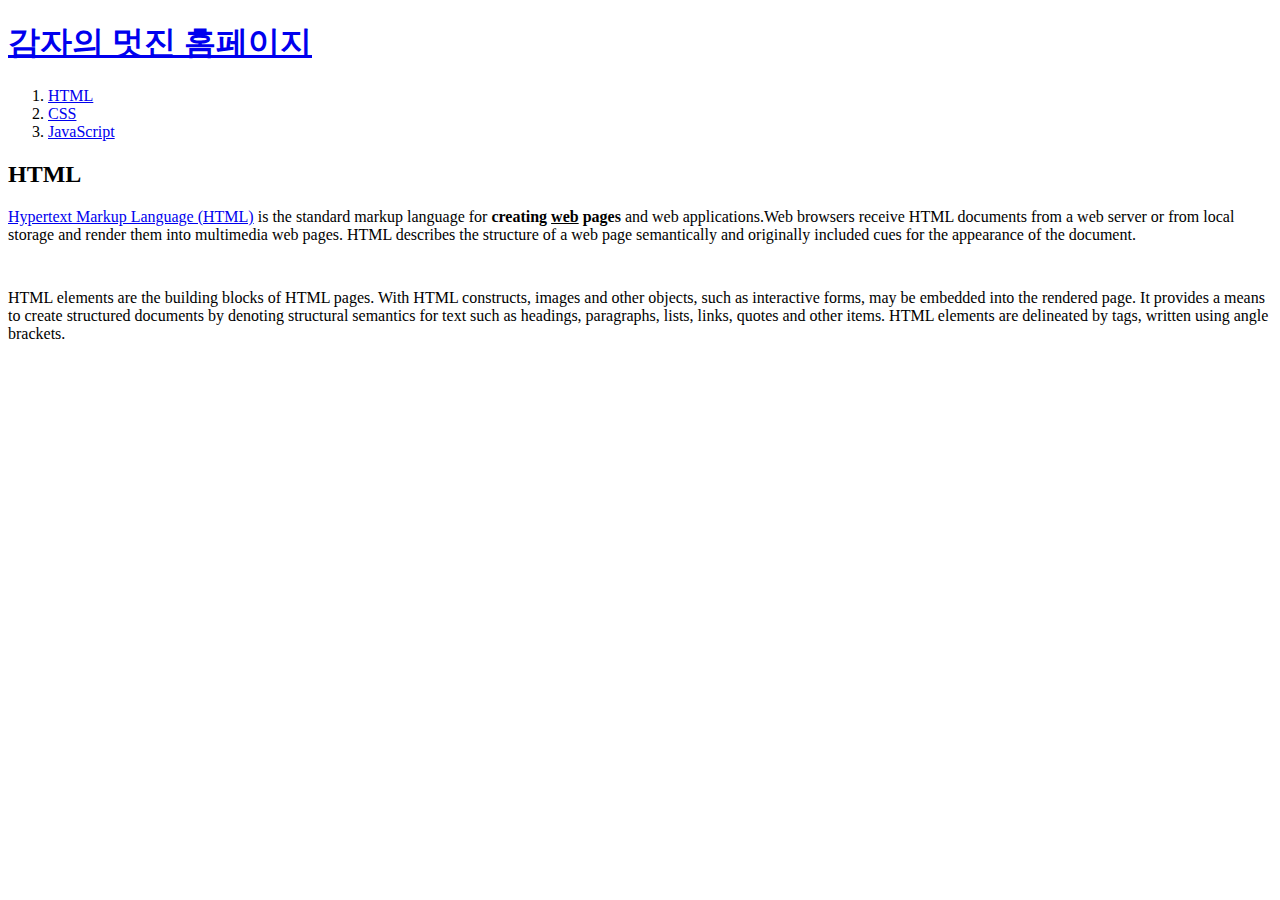
==== 2.html @ a79c714c "nothing" ====
<!doctype html>
<html>
<head>
  <title>할짓없냐?</title>
  <meta charset="utf-8">
</head>
<body>
  <h1><a href="index.html">감자의 멋진 홈페이지</a></h1>
  <ol>
    <li><a href="2.html">HTML</a></li>
    <li><a href="3.html">CSS</a></li>
    <li><a href="4.html">JavaScript</a></li>
  </ol>
  <h2>HTML</h2>
  <p><a href="https://www.w3.org/TR/html5/" target="_blank" title="html5 speicification">Hypertext Markup Language (HTML)</a> is the standard markup language for <strong>creating <u>web</u> pages</strong> and web applications.Web browsers receive HTML documents from a web server or from local storage and render them into multimedia web pages. HTML describes the structure of a web page semantically and originally included cues for the appearance of the document.
  </p><p style="margin-top:45px;">HTML elements are the building blocks of HTML pages. With HTML constructs, images and other objects, such as interactive forms, may be embedded into the rendered page. It provides a means to create structured documents by denoting structural semantics for text such as headings, paragraphs, lists, links, quotes and other items. HTML elements are delineated by tags, written using angle brackets.
  </p>
</body>
</html>
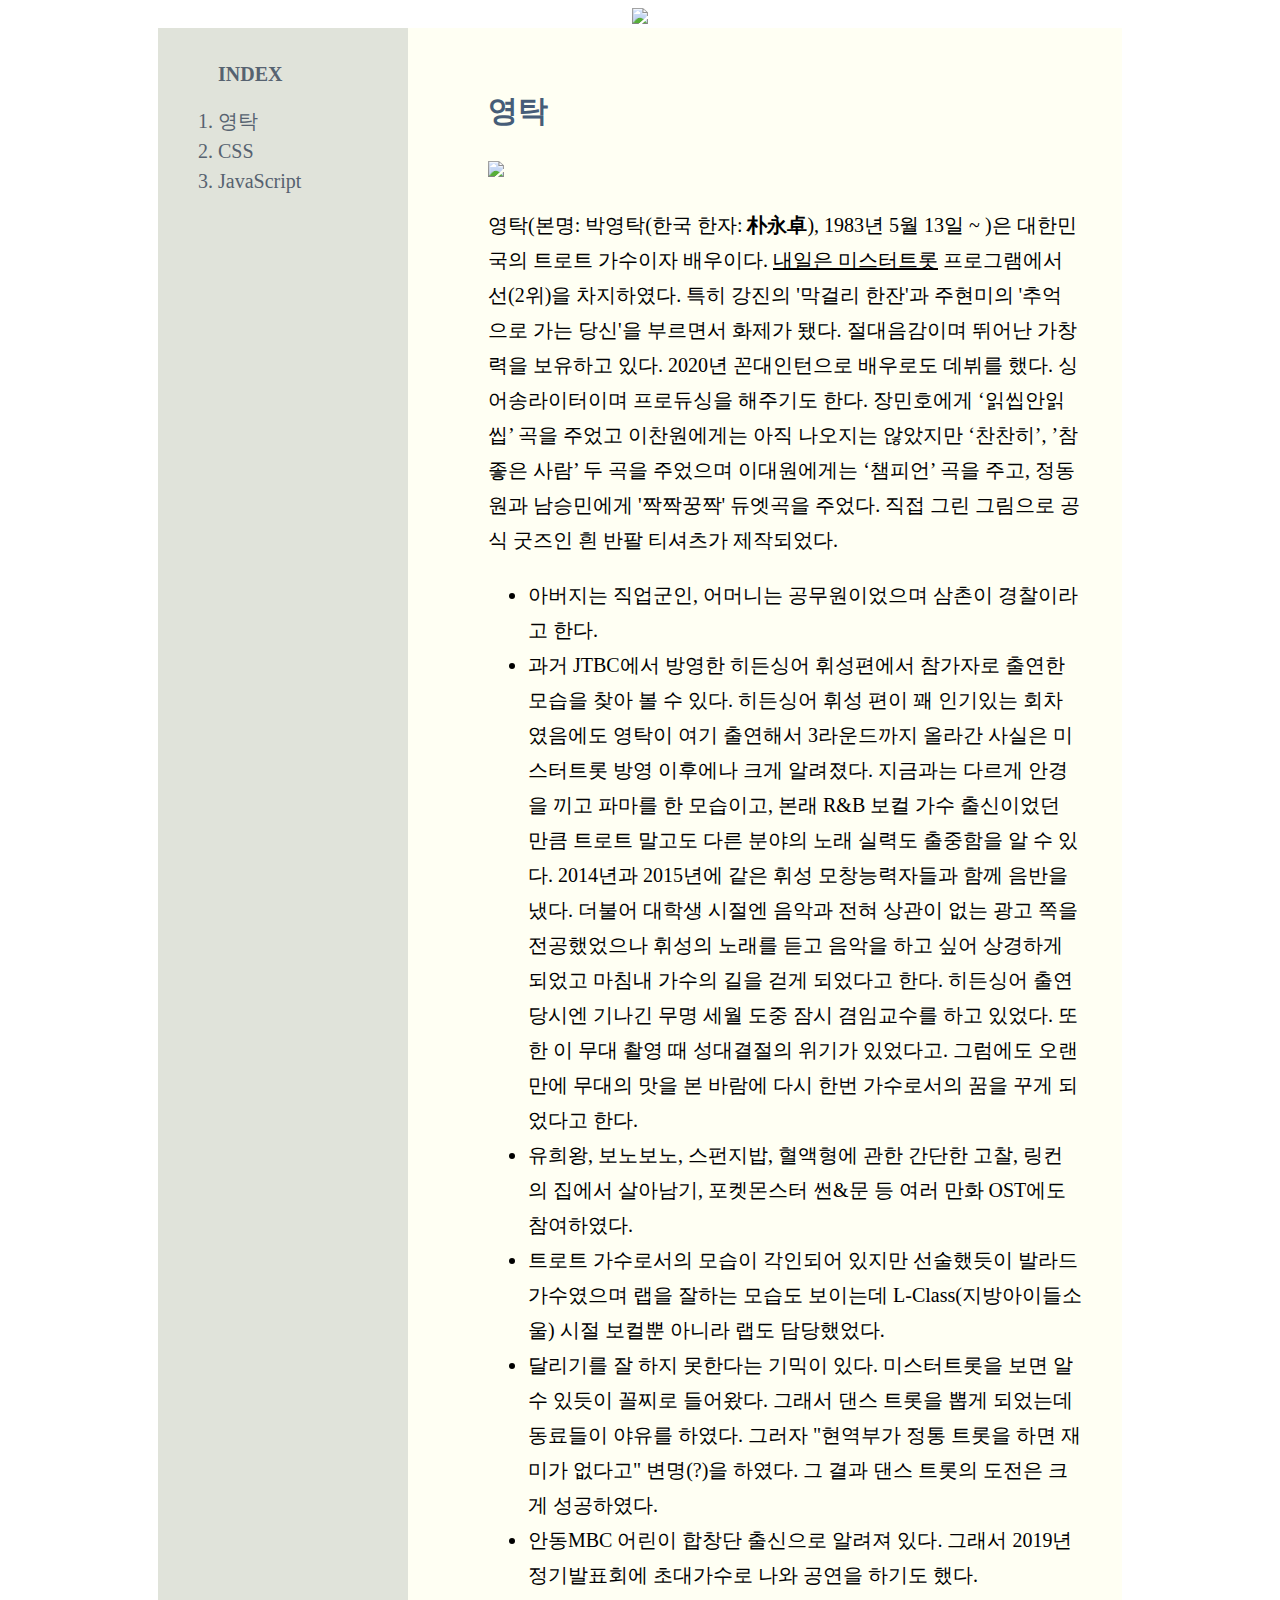
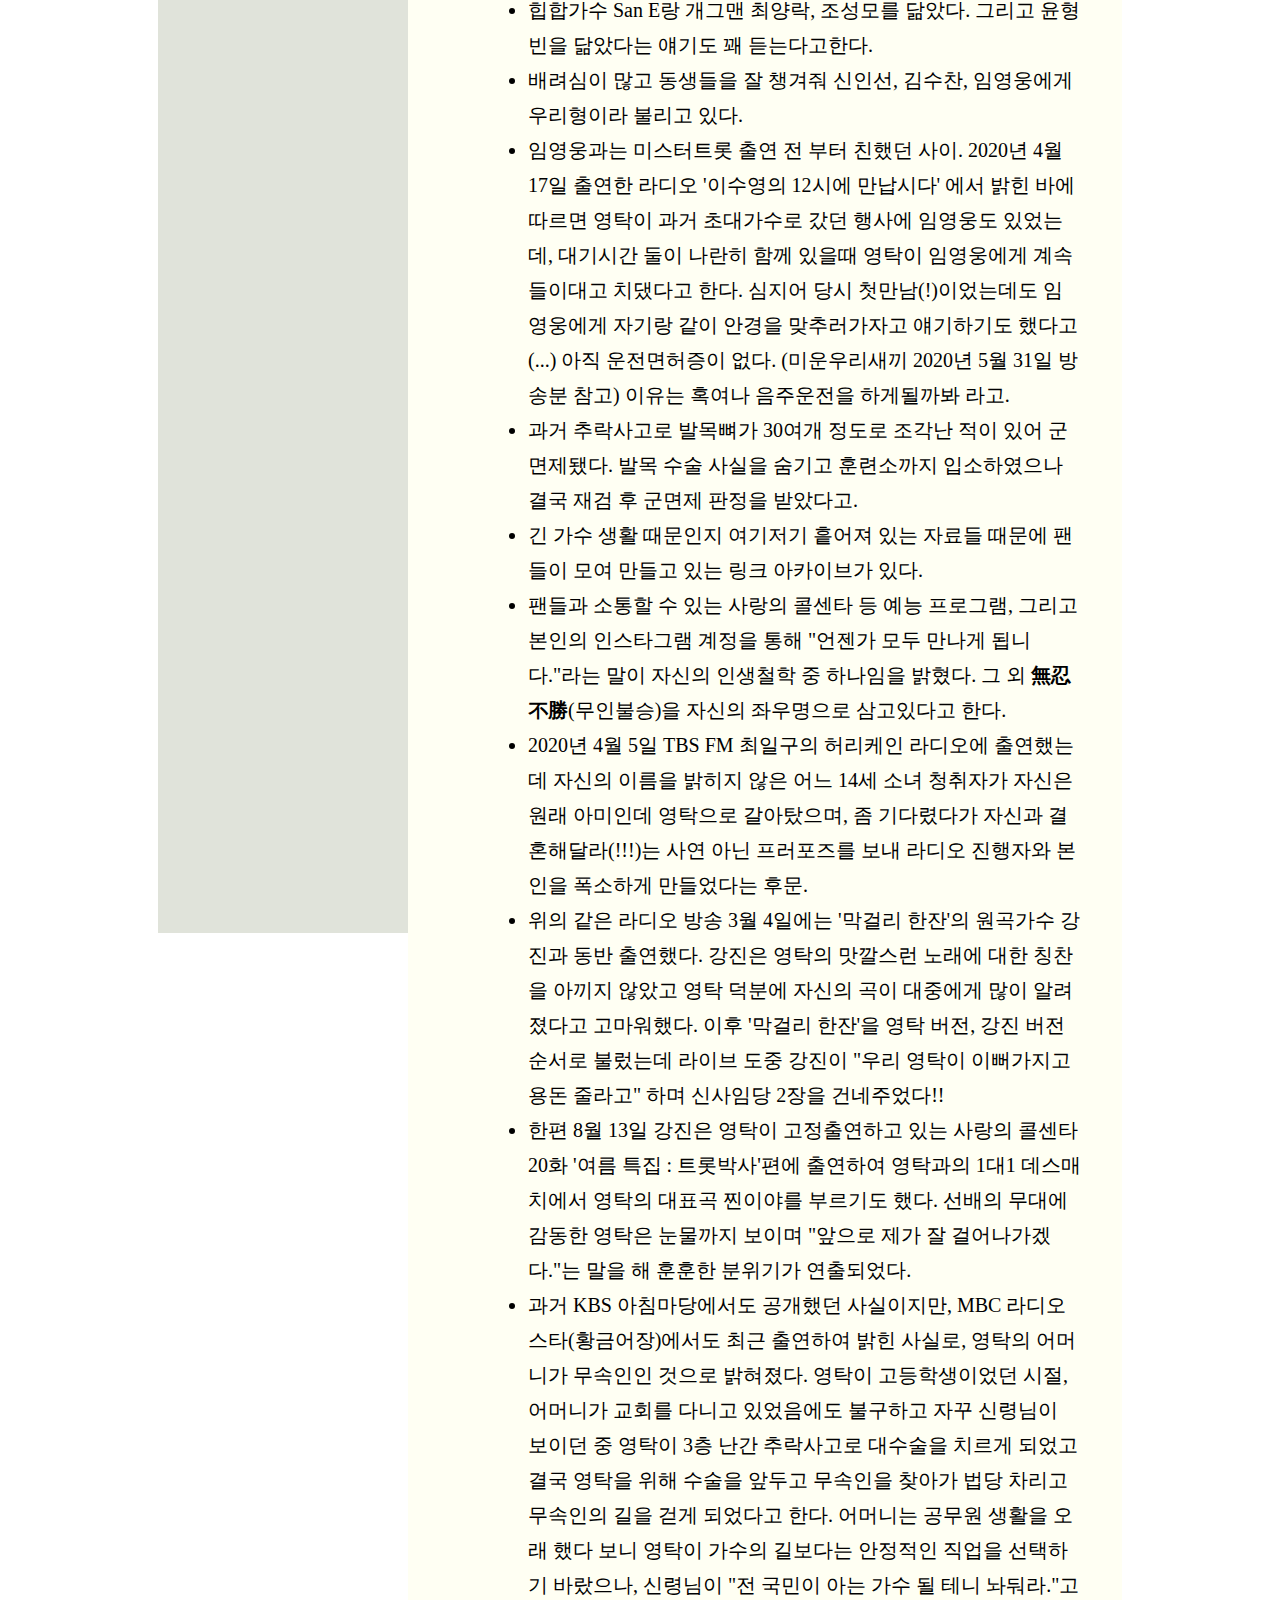
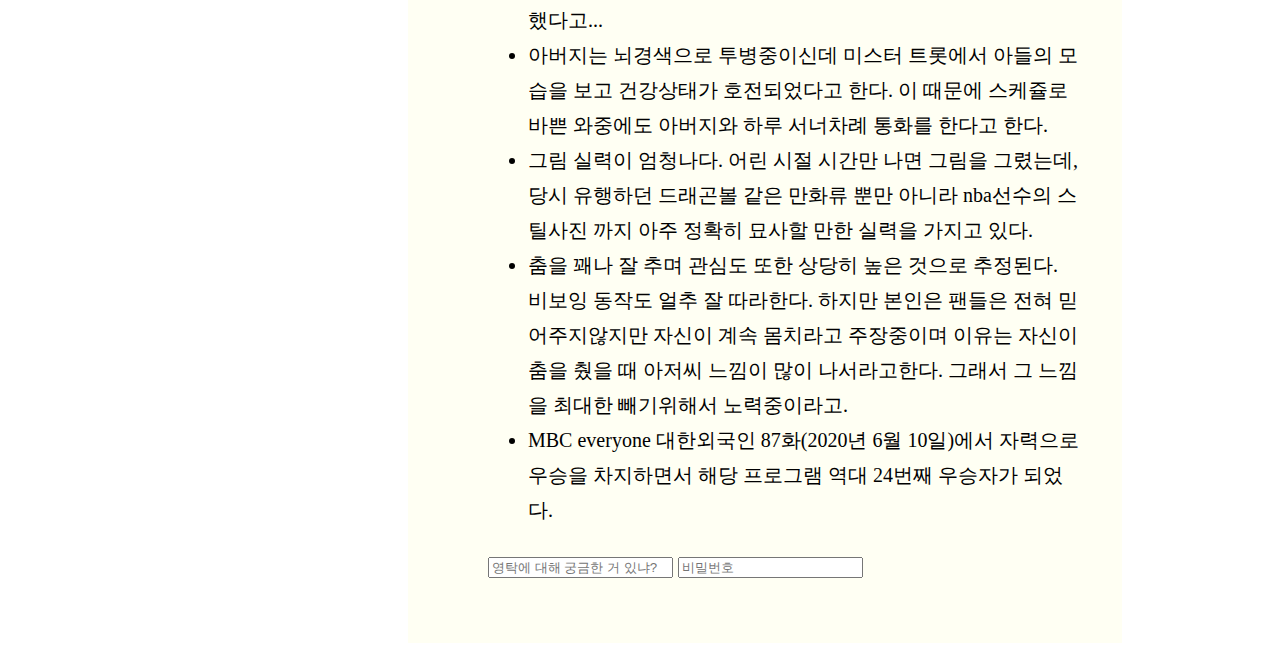
==== commit 5e7bc4ee: "Update 2.html" ====
--- a/2.html
+++ b/2.html
@@ -3,17 +3,198 @@
 <head>
   <title>할짓없냐?</title>
   <meta charset="utf-8">
+  <style>
+    @font-face{
+      font-family:나눔스퀘어;
+      src:url('C:\Windows\Fonts\나눔스퀘어.ttf');
+    }
+    @font-face{
+      font-family:맑은고딕;
+      src:url('malgun.ttf');
+    }
+    @font-face{
+      font-family:타이포팩토리EB;
+      src:url('Typo_FactoryEB.ttf');
+    }
+    h1{
+      text-align:center;
+      font-size:0;
+      <!-- border-bottom:1px solid gray; -->
+      margin:0;
+      color:rgba(0,0,0,0)
+      padding:20px;
+    }
+    h2 {
+      color:#465D78;
+      text-align:left;
+    }
+    #article p a {
+      font-size:15pt;
+      color:black;
+      text-decoration:underline;
+    }
+    a {
+      color:black;
+      text-decoration: none;
+    }
+    #grid{
+      font-family:나눔스퀘어;
+      display:grid;
+      grid-template-columns:250px 1fr;
+    }
+    #grid ol{
+      color:#566270;
+      font-size:20px;
+      <!-- border-right:2px solid gray; -->
+      width:150px;
+      height:2500px;
+      margin:0;
+      padding-left:60px;
+      padding-top:5px;
+      background-color:#E0E3DA;
+    }
+    #grid ol li a{
+      line-height: 30px;
+      color:#566270;
+    }
+    #grid ol li a:hover{
+      color:purple;
+      font-weight:bold;
+    }
+    #grid h3{
+      font-family: 타이포팩토리EB;
+      font-size:20px;
+      color:#566270;
+      margin:30px 70px 20px 0px;
+    }
+    #article{
+      font-size:20px;
+      padding:40px;
+      padding-left:80px;
+      background-color: #FFFFF3;
+      line-height: 35px;
+    }
+    #article h2{
+      font-family:타이포팩토리EB;
+    }
+    #article b{
+      font-family: 맑은고딕;
+    }
+    .header{
+      text-align:center;
+    }
+    body{
+      padding:0px 150px 0px 150px;
+    }
+
+  </style>
 </head>
 <body>
-  <h1><a href="index.html">감자의 멋진 홈페이지</a></h1>
-  <ol>
-    <li><a href="2.html">HTML</a></li>
-    <li><a href="3.html">CSS</a></li>
-    <li><a href="4.html">JavaScript</a></li>
-  </ol>
-  <h2>HTML</h2>
-  <p><a href="https://www.w3.org/TR/html5/" target="_blank" title="html5 speicification">Hypertext Markup Language (HTML)</a> is the standard markup language for <strong>creating <u>web</u> pages</strong> and web applications.Web browsers receive HTML documents from a web server or from local storage and render them into multimedia web pages. HTML describes the structure of a web page semantically and originally included cues for the appearance of the document.
-  </p><p style="margin-top:45px;">HTML elements are the building blocks of HTML pages. With HTML constructs, images and other objects, such as interactive forms, may be embedded into the rendered page. It provides a means to create structured documents by denoting structural semantics for text such as headings, paragraphs, lists, links, quotes and other items. HTML elements are delineated by tags, written using angle brackets.
-  </p>
+  <div class="header">
+    <a href="index.html"><img src="domain.png"></a>
+  </div>
+  <a href="index.html"><h1>감자의 멋진 홈페이지</h1></a>
+  <div id="grid">
+    <ol>
+      <h3>INDEX</h3>
+      <li><a href="2.html">영탁</a></li>
+      <li><a href="3.html">CSS</a></li>
+      <li><a href="4.html">JavaScript</a></li>
+    </ol>
+    <!--
+    <h1><a href="index.html">감자의 멋진 홈페이지</a></h1>
+    <ol>
+      <li><a href="2.html"><font color="#0B6A7F">HTML</font></a></li>
+      <li><a href="3.html"><font color="#0B6A7F">CSS</font></a></li>
+      <li><a href="4.html"><font color="#0B6A7F">JavaScript</font></a></li>
+    </ol>
+    -->
+    <div id="article">
+      <h2>영탁</h2>
+      <img src="zerotak.gif" width="300px" margin="20px">
+      <p>
+        영탁(본명: 박영탁(한국 한자: <b>朴永卓</b>), 1983년 5월 13일 ~ )은 대한민국의 트로트 가수이자 배우이다.
+        <a href="https://ko.wikipedia.org/wiki/%EB%82%B4%EC%9D%BC%EC%9D%80_%EB%AF%B8%EC%8A%A4%ED%84%B0%ED%8A%B8%EB%A1%AF" target="_blank" title="내일은 미스터트롯">
+        내일은 미스터트롯</a> 프로그램에서 선(2위)을 차지하였다.
+        특히 강진의 '막걸리 한잔'과 주현미의 '추억으로 가는 당신'을 부르면서 화제가 됐다.
+        절대음감이며 뛰어난 가창력을 보유하고 있다.
+        2020년 꼰대인턴으로 배우로도 데뷔를 했다.
+        싱어송라이터이며 프로듀싱을 해주기도 한다.
+        장민호에게 ‘읽씹안읽씹’ 곡을 주었고 이찬원에게는 아직 나오지는 않았지만 ‘찬찬히’,
+        ’참 좋은 사람’ 두 곡을 주었으며
+        이대원에게는 ‘챔피언’ 곡을 주고, 정동원과 남승민에게 '짝짝꿍짝' 듀엣곡을 주었다.
+        직접 그린 그림으로 공식 굿즈인 흰 반팔 티셔츠가 제작되었다.
+        <ul>
+          <li>아버지는 직업군인, 어머니는 공무원이었으며 삼촌이 경찰이라고 한다.
+          </li>
+          <li>과거 JTBC에서 방영한 히든싱어 휘성편에서 참가자로 출연한 모습을 찾아 볼 수 있다. 히든싱어 휘성 편이 꽤 인기있는 회차였음에도 영탁이 여기 출연해서 3라운드까지 올라간 사실은 미스터트롯 방영 이후에나 크게 알려졌다.
+          지금과는 다르게 안경을 끼고 파마를 한 모습이고, 본래 R&B 보컬 가수 출신이었던 만큼 트로트 말고도 다른 분야의 노래 실력도 출중함을 알 수 있다.
+          2014년과 2015년에 같은 휘성 모창능력자들과 함께 음반을 냈다. 더불어 대학생 시절엔 음악과 전혀 상관이 없는 광고 쪽을 전공했었으나 휘성의 노래를 듣고 음악을 하고 싶어 상경하게 되었고 마침내 가수의 길을 걷게 되었다고 한다. 히든싱어 출연 당시엔 기나긴 무명 세월 도중 잠시 겸임교수를 하고 있었다. 또한 이 무대 촬영 때 성대결절의 위기가 있었다고. 그럼에도 오랜만에 무대의 맛을 본 바람에 다시 한번 가수로서의 꿈을 꾸게 되었다고 한다.
+          </li>
+          <li>유희왕, 보노보노, 스펀지밥, 혈액형에 관한 간단한 고찰, 링컨의 집에서 살아남기, 포켓몬스터 썬&문 등 여러 만화 OST에도 참여하였다.
+          </li>
+          <li>트로트 가수로서의 모습이 각인되어 있지만 선술했듯이 발라드 가수였으며 랩을 잘하는 모습도 보이는데 L-Class(지방아이들소울) 시절 보컬뿐 아니라 랩도 담당했었다.
+          </li>
+          <li>달리기를 잘 하지 못한다는 기믹이 있다. 미스터트롯을 보면 알 수 있듯이 꼴찌로 들어왔다. 그래서 댄스 트롯을 뽑게 되었는데 동료들이 야유를 하였다. 그러자 "현역부가 정통 트롯을 하면 재미가 없다고" 변명(?)을 하였다.  그 결과 댄스 트롯의 도전은 크게 성공하였다.
+          </li>
+          <li>안동MBC 어린이 합창단 출신으로 알려져 있다.  그래서 2019년 정기발표회에 초대가수로 나와 공연을 하기도 했다.
+          </li>
+          <li>힙합가수 San E랑 개그맨 최양락, 조성모를 닮았다. 그리고 윤형빈을 닮았다는 얘기도 꽤 듣는다고한다.
+          </li>
+          <li>배려심이 많고 동생들을 잘 챙겨줘 신인선, 김수찬, 임영웅에게 우리형이라 불리고 있다.
+          </li>
+          <li>임영웅과는 미스터트롯 출연 전 부터 친했던 사이. 2020년 4월 17일 출연한 라디오 '이수영의 12시에 만납시다' 에서 밝힌 바에 따르면 영탁이 과거 초대가수로 갔던 행사에 임영웅도 있었는데, 대기시간 둘이 나란히 함께 있을때 영탁이 임영웅에게 계속 들이대고 치댔다고 한다.  심지어 당시 첫만남(!)이었는데도 임영웅에게 자기랑 같이 안경을 맞추러가자고 얘기하기도 했다고(...)
+          아직 운전면허증이 없다. (미운우리새끼 2020년 5월 31일 방송분 참고) 이유는 혹여나 음주운전을 하게될까봐 라고.
+          </li>
+          <li>과거 추락사고로 발목뼈가 30여개 정도로 조각난 적이 있어 군면제됐다. 발목 수술 사실을 숨기고 훈련소까지 입소하였으나 결국 재검 후 군면제 판정을 받았다고.
+          </li>
+          <li>긴 가수 생활 때문인지 여기저기 흩어져 있는 자료들 때문에 팬들이 모여 만들고 있는 링크 아카이브가 있다.
+          </li>
+          <li>팬들과 소통할 수 있는 사랑의 콜센타 등 예능 프로그램, 그리고 본인의 인스타그램 계정을 통해 "언젠가 모두 만나게 됩니다."라는 말이 자신의 인생철학 중 하나임을 밝혔다. 그 외 <b>無忍不勝</b>(무인불승)을 자신의 좌우명으로 삼고있다고 한다.
+          </li>
+          <li>2020년 4월 5일 TBS FM 최일구의 허리케인 라디오에 출연했는데 자신의 이름을 밝히지 않은 어느 14세 소녀 청취자가 자신은 원래 아미인데 영탁으로 갈아탔으며, 좀 기다렸다가 자신과 결혼해달라(!!!)는 사연 아닌 프러포즈를 보내 라디오 진행자와 본인을 폭소하게 만들었다는 후문.
+          </li>
+          <li>위의 같은 라디오 방송 3월 4일에는 '막걸리 한잔'의 원곡가수 강진과 동반 출연했다. 강진은 영탁의 맛깔스런 노래에 대한 칭찬을 아끼지 않았고 영탁 덕분에 자신의 곡이 대중에게 많이 알려졌다고 고마워했다. 이후 '막걸리 한잔'을 영탁 버전, 강진 버전 순서로 불렀는데 라이브 도중 강진이 "우리 영탁이 이뻐가지고 용돈 줄라고" 하며 신사임당 2장을 건네주었다!!
+          </li>
+          <li>한편 8월 13일 강진은 영탁이 고정출연하고 있는 사랑의 콜센타 20화 '여름 특집 : 트롯박사'편에 출연하여 영탁과의 1대1 데스매치에서 영탁의 대표곡 찐이야를 부르기도 했다. 선배의 무대에 감동한 영탁은 눈물까지 보이며 "앞으로 제가 잘 걸어나가겠다."는 말을 해 훈훈한 분위기가 연출되었다.
+          </li>
+          <li>과거 KBS 아침마당에서도 공개했던 사실이지만, MBC 라디오 스타(황금어장)에서도 최근 출연하여 밝힌 사실로, 영탁의 어머니가 무속인인 것으로 밝혀졌다. 영탁이 고등학생이었던 시절, 어머니가 교회를 다니고 있었음에도 불구하고 자꾸 신령님이 보이던 중 영탁이 3층 난간 추락사고로 대수술을 치르게 되었고 결국 영탁을 위해 수술을 앞두고 무속인을 찾아가 법당 차리고 무속인의 길을 걷게 되었다고 한다. 어머니는 공무원 생활을 오래 했다 보니 영탁이 가수의 길보다는 안정적인 직업을 선택하기 바랐으나, 신령님이 "전 국민이 아는 가수 될 테니 놔둬라."고 했다고...
+          </li>
+          <li>아버지는 뇌경색으로 투병중이신데 미스터 트롯에서 아들의 모습을 보고 건강상태가 호전되었다고 한다. 이 때문에 스케쥴로 바쁜 와중에도 아버지와 하루 서너차례 통화를 한다고 한다.
+          </li>
+          <li>그림 실력이 엄청나다. 어린 시절 시간만 나면 그림을 그렸는데, 당시 유행하던 드래곤볼 같은 만화류 뿐만 아니라 nba선수의 스틸사진 까지 아주 정확히 묘사할 만한 실력을 가지고 있다.
+          </li>
+          <li>춤을 꽤나 잘 추며 관심도 또한 상당히 높은 것으로 추정된다.  비보잉 동작도 얼추 잘 따라한다.  하지만 본인은 팬들은 전혀 믿어주지않지만 자신이 계속 몸치라고 주장중이며 이유는 자신이 춤을 췄을 때 아저씨 느낌이 많이 나서라고한다. 그래서 그 느낌을 최대한 빼기위해서 노력중이라고.
+          </li>
+          <li>MBC everyone 대한외국인 87화(2020년 6월 10일)에서 자력으로 우승을 차지하면서 해당 프로그램 역대 24번째 우승자가 되었다.
+          </li>
+        </ul>
+        <input type="text" placeholder="영탁에 대해 궁금한 거 있냐?">
+        <input type="password" placeholder="비밀번호">
+      </p>
+      <p>
+  <div id="disqus_thread"></div>
+<script>
+
+/**
+*  RECOMMENDED CONFIGURATION VARIABLES: EDIT AND UNCOMMENT THE SECTION BELOW TO INSERT DYNAMIC VALUES FROM YOUR PLATFORM OR CMS.
+*  LEARN WHY DEFINING THESE VARIABLES IS IMPORTANT: https://disqus.com/admin/universalcode/#configuration-variables*/
+/*
+var disqus_config = function () {
+this.page.url = PAGE_URL;  // Replace PAGE_URL with your page's canonical URL variable
+this.page.identifier = PAGE_IDENTIFIER; // Replace PAGE_IDENTIFIER with your page's unique identifier variable
+};
+*/
+(function() { // DON'T EDIT BELOW THIS LINE
+var d = document, s = d.createElement('script');
+s.src = 'https://fancy-potato.disqus.com/embed.js';
+s.setAttribute('data-timestamp', +new Date());
+(d.head || d.body).appendChild(s);
+})();
+</script>
+<noscript>Please enable JavaScript to view the <a href="https://disqus.com/?ref_noscript">comments powered by Disqus.</a></noscript>
+</p>
+    </div>
+  </div>
 </body>
 </html>
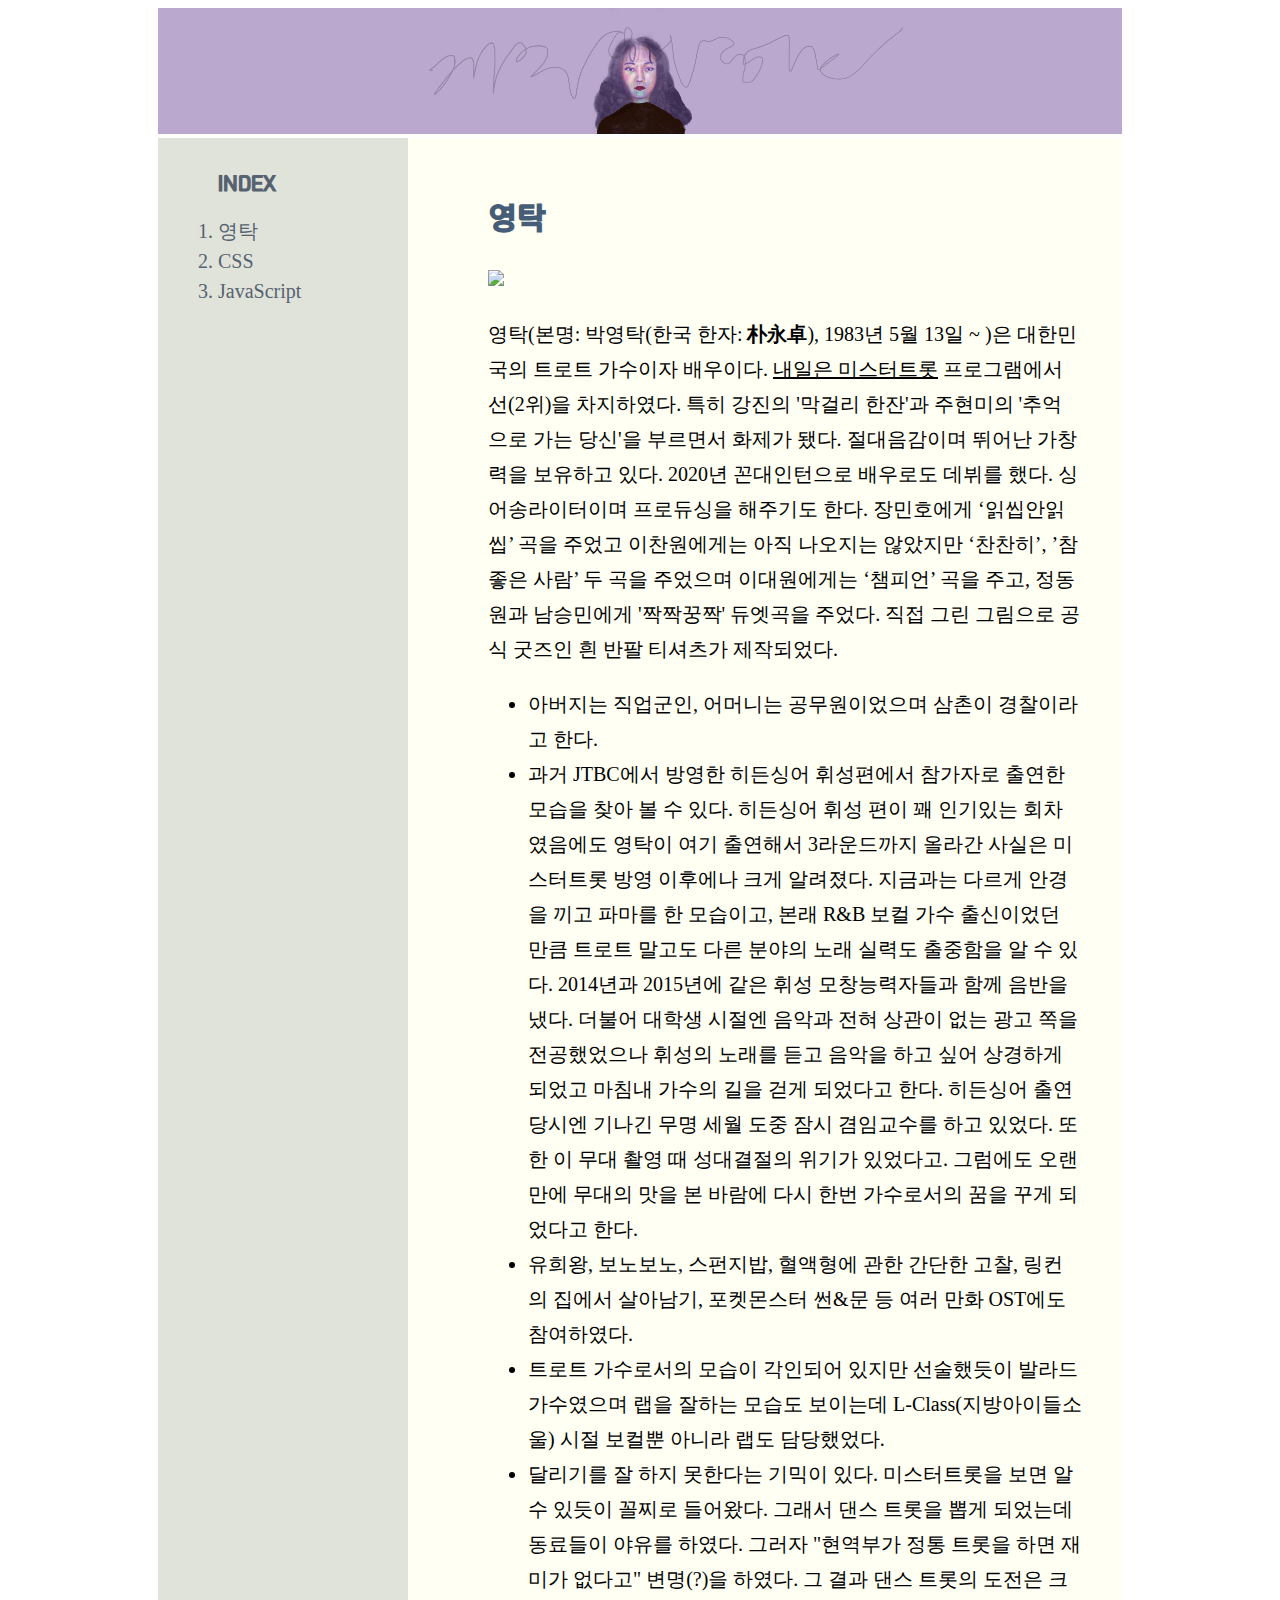
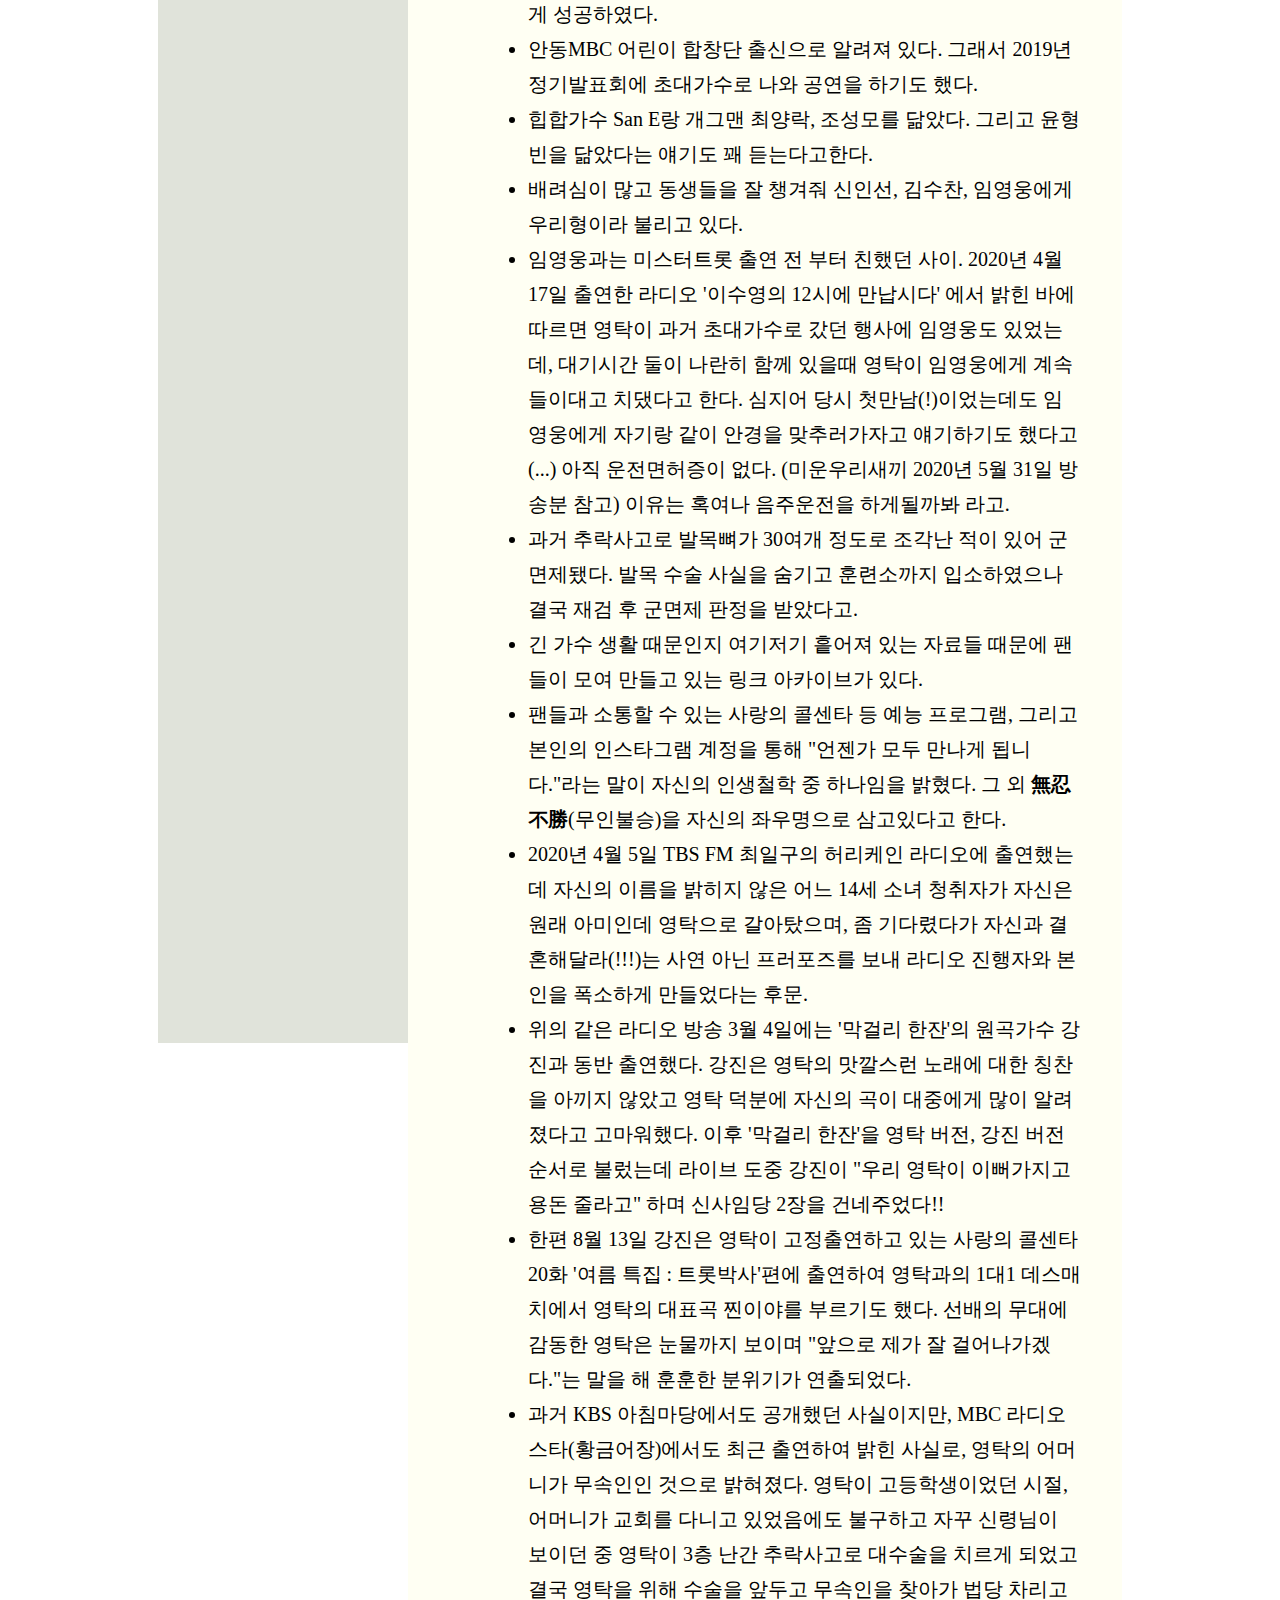
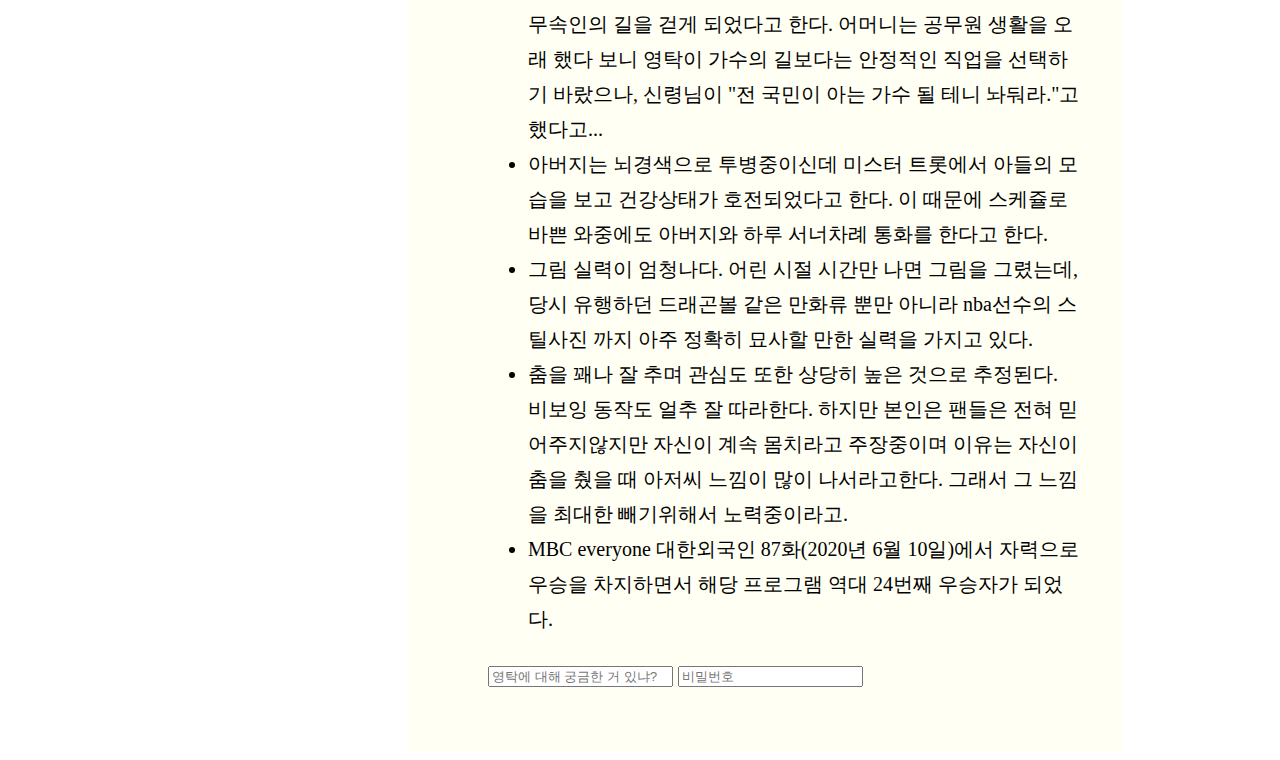
==== commit 50e0fca6: "Add files via upload" ====
--- a/2.html
+++ b/2.html
@@ -3,95 +3,12 @@
 <head>
   <title>할짓없냐?</title>
   <meta charset="utf-8">
-  <style>
-    @font-face{
-      font-family:나눔스퀘어;
-      src:url('C:\Windows\Fonts\나눔스퀘어.ttf');
-    }
-    @font-face{
-      font-family:맑은고딕;
-      src:url('malgun.ttf');
-    }
-    @font-face{
-      font-family:타이포팩토리EB;
-      src:url('Typo_FactoryEB.ttf');
-    }
-    h1{
-      text-align:center;
-      font-size:0;
-      <!-- border-bottom:1px solid gray; -->
-      margin:0;
-      color:rgba(0,0,0,0)
-      padding:20px;
-    }
-    h2 {
-      color:#465D78;
-      text-align:left;
-    }
-    #article p a {
-      font-size:15pt;
-      color:black;
-      text-decoration:underline;
-    }
-    a {
-      color:black;
-      text-decoration: none;
-    }
-    #grid{
-      font-family:나눔스퀘어;
-      display:grid;
-      grid-template-columns:250px 1fr;
-    }
-    #grid ol{
-      color:#566270;
-      font-size:20px;
-      <!-- border-right:2px solid gray; -->
-      width:150px;
-      height:2500px;
-      margin:0;
-      padding-left:60px;
-      padding-top:5px;
-      background-color:#E0E3DA;
-    }
-    #grid ol li a{
-      line-height: 30px;
-      color:#566270;
-    }
-    #grid ol li a:hover{
-      color:purple;
-      font-weight:bold;
-    }
-    #grid h3{
-      font-family: 타이포팩토리EB;
-      font-size:20px;
-      color:#566270;
-      margin:30px 70px 20px 0px;
-    }
-    #article{
-      font-size:20px;
-      padding:40px;
-      padding-left:80px;
-      background-color: #FFFFF3;
-      line-height: 35px;
-    }
-    #article h2{
-      font-family:타이포팩토리EB;
-    }
-    #article b{
-      font-family: 맑은고딕;
-    }
-    .header{
-      text-align:center;
-    }
-    body{
-      padding:0px 150px 0px 150px;
-    }
-
-  </style>
+  <link rel="stylesheet" href="style.css">
+  <!-- <link rel="import" href="list.html"> -->
 </head>
 <body>
   <div class="header">
-    <a href="index.html"><img src="domain.png"></a>
+    <a href="index.html"><img src="domain.png" width="100%"></a>
   </div>
   <a href="index.html"><h1>감자의 멋진 홈페이지</h1></a>
   <div id="grid">
@@ -101,14 +18,6 @@
       <li><a href="3.html">CSS</a></li>
       <li><a href="4.html">JavaScript</a></li>
     </ol>
-    <!--
-    <h1><a href="index.html">감자의 멋진 홈페이지</a></h1>
-    <ol>
-      <li><a href="2.html"><font color="#0B6A7F">HTML</font></a></li>
-      <li><a href="3.html"><font color="#0B6A7F">CSS</font></a></li>
-      <li><a href="4.html"><font color="#0B6A7F">JavaScript</font></a></li>
-    </ol>
-    -->
     <div id="article">
       <h2>영탁</h2>
       <img src="zerotak.gif" width="300px" margin="20px">
--- a/style.css
+++ b/style.css
@@ -0,0 +1,94 @@
+@font-face{
+  font-family:나눔스퀘어;
+  src:url('C:\Windows\Fonts\나눔스퀘어.ttf');
+}
+@font-face{
+  font-family:맑은고딕;
+  src:url('malgun.ttf');
+}
+@font-face{
+  font-family:타이포팩토리EB;
+  src:url('Typo_FactoryEB.ttf');
+}
+h1{
+  text-align:center;
+  font-size:0;
+  <!-- border-bottom:1px solid gray; -->
+  margin:0;
+  color:rgba(0,0,0,0)
+  padding:20px;
+}
+h2 {
+  color:#465D78;
+  text-align:left;
+}
+#article p a {
+  font-size:15pt;
+  color:black;
+  text-decoration:underline;
+}
+a {
+  color:black;
+  text-decoration: none;
+}
+#grid{
+  font-family:나눔스퀘어;
+  display:grid;
+  grid-template-columns:250px 1fr;
+}
+#grid ol{
+  color:#566270;
+  font-size:20px;
+  <!-- border-right:2px solid gray; -->
+  width:150px;
+  height:2500px;
+  margin:0;
+  padding-left:60px;
+  padding-top:5px;
+  background-color:#E0E3DA;
+}
+#grid ol li a{
+  line-height: 30px;
+  color:#566270;
+}
+#grid ol li a:hover{
+  color:purple;
+  font-weight:bold;
+}
+#grid h3{
+  font-family: 타이포팩토리EB;
+  font-size:20px;
+  color:#566270;
+  margin:30px 70px 20px 0px;
+}
+#article{
+  font-size:20px;
+  padding:40px;
+  padding-left:80px;
+  background-color: #FFFFF3;
+  line-height: 35px;
+}
+#article h2{
+  font-family:타이포팩토리EB;
+}
+#article b{
+  font-family: 맑은고딕;
+}
+.header{
+  text-align:center;
+}
+body{
+  padding:0px 150px 0px 150px;
+}
+@media(max-width:850px){
+  #grid{
+    display:block;
+  }
+  #grid ol{
+    background-color:#E0E3DA;
+    height:200px;
+  }
+  body{
+    padding:0px 10px 0px 10px;
+  }
+}
